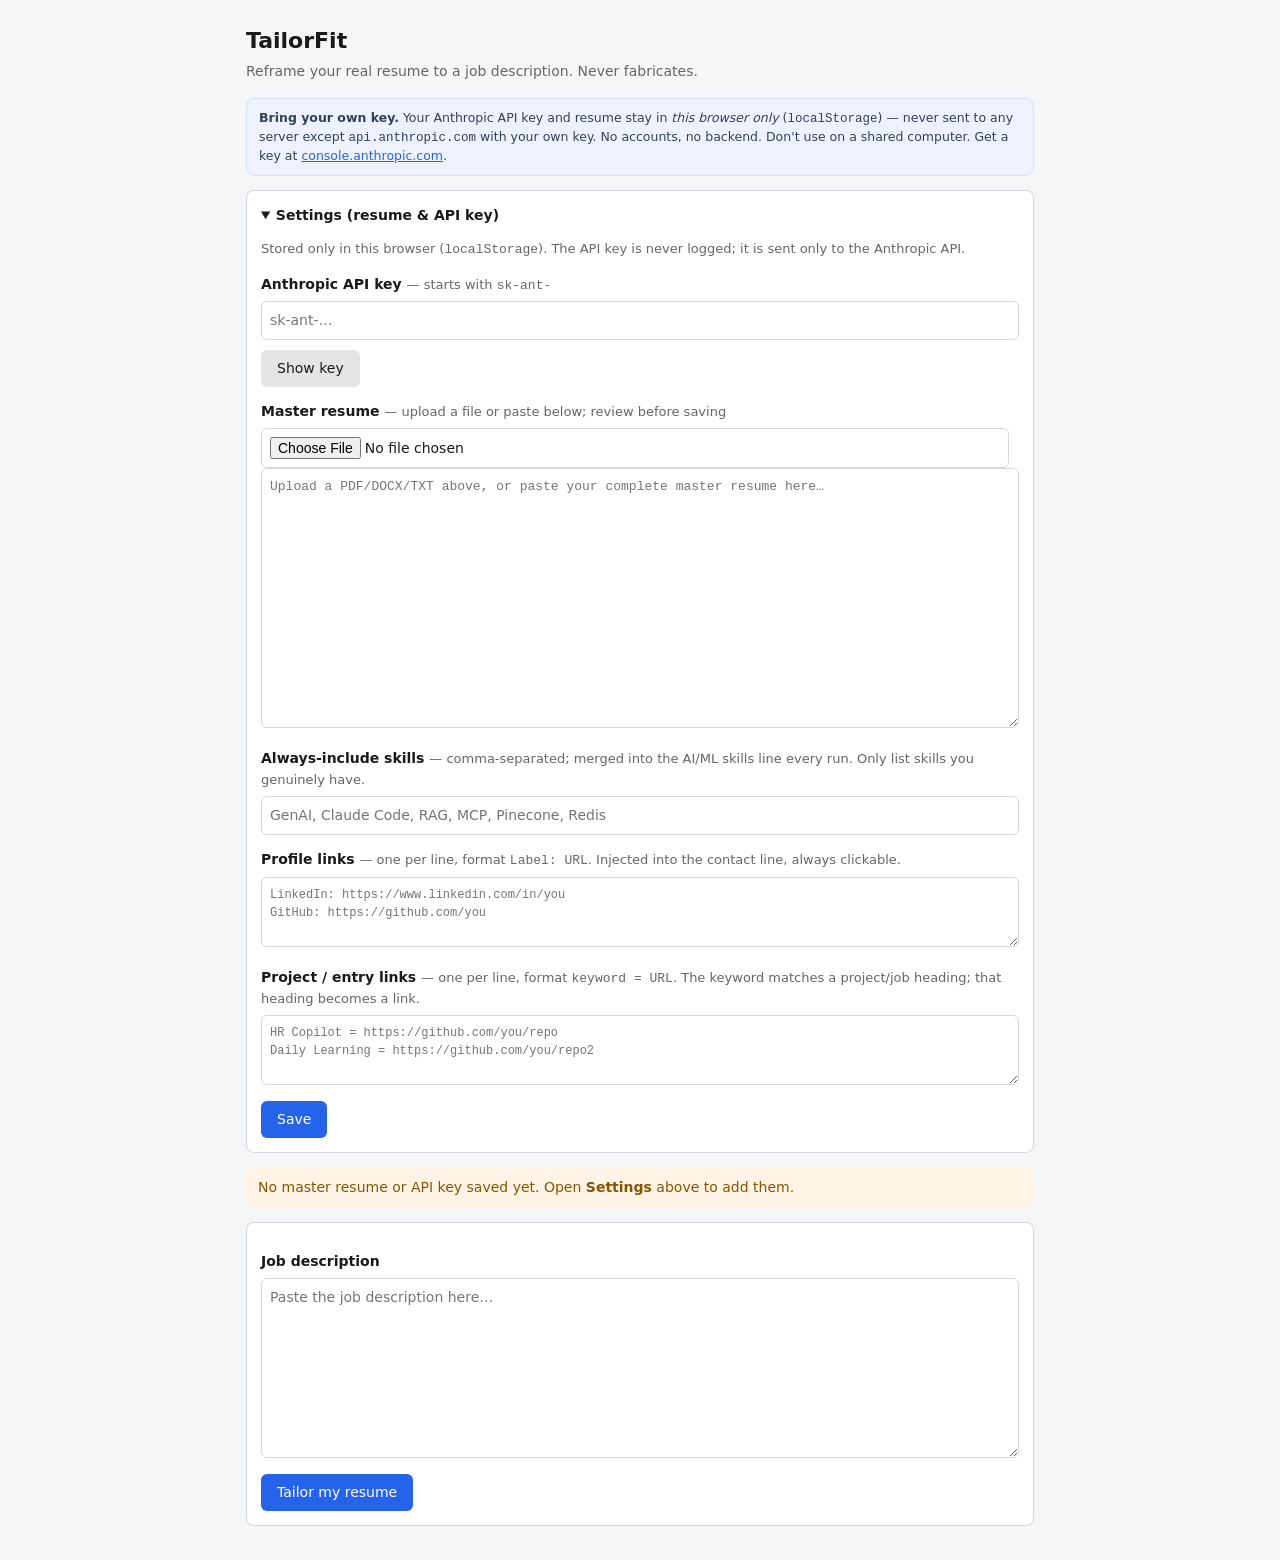
==== index.html @ 7eeafcb3 "Add files via upload" ====
<!DOCTYPE html>
<html lang="en">
  <head>
    <meta charset="UTF-8" />
    <meta name="viewport" content="width=device-width, initial-scale=1.0" />
    <title>TailorFit</title>
    <link rel="stylesheet" href="styles.css" />
  </head>
  <body>
    <header>
      <h1>TailorFit</h1>
      <p class="tagline">Reframe your real resume to a job description. Never fabricates.</p>
    </header>

    <!-- Bring-your-own-key + privacy note. -->
    <div class="byok-note">
      <strong>Bring your own key.</strong> Your Anthropic API key and resume stay in
      <em>this browser only</em> (<code>localStorage</code>) — never sent to any server
      except <code>api.anthropic.com</code> with your own key. No accounts, no backend.
      Don't use on a shared computer. Get a key at
      <a href="https://console.anthropic.com" target="_blank" rel="noopener">console.anthropic.com</a>.
    </div>

    <!-- Settings: master resume + API key, saved to localStorage. -->
    <details id="settings" class="card">
      <summary>Settings (resume &amp; API key)</summary>
      <div class="settings-body">
        <p class="hint">
          Stored only in this browser (<code>localStorage</code>). The API key is
          never logged; it is sent only to the Anthropic API.
        </p>

        <label for="apiKey">
          Anthropic API key <span class="hint">— starts with <code>sk-ant-</code></span>
        </label>
        <input id="apiKey" type="password" placeholder="sk-ant-…" autocomplete="off" />
        <button id="toggleKey" class="secondary" type="button">Show key</button>

        <label for="masterResume">
          Master resume <span class="hint">— upload a file or paste below; review before saving</span>
        </label>
        <div class="row">
          <input id="resumeFile" type="file" accept=".pdf,.docx,.txt" />
          <span id="extract-status" class="hint"></span>
        </div>
        <textarea id="masterResume" placeholder="Upload a PDF/DOCX/TXT above, or paste your complete master resume here…"></textarea>

        <label for="pinnedSkills">
          Always-include skills
          <span class="hint">— comma-separated; merged into the AI/ML skills line every run. Only list skills you genuinely have.</span>
        </label>
        <input id="pinnedSkills" type="text" placeholder="GenAI, Claude Code, RAG, MCP, Pinecone, Redis" />

        <label for="contactLinks">
          Profile links
          <span class="hint">— one per line, format <code>Label: URL</code>. Injected into the contact line, always clickable.</span>
        </label>
        <textarea id="contactLinks" class="small-area" placeholder="LinkedIn: https://www.linkedin.com/in/you&#10;GitHub: https://github.com/you"></textarea>

        <label for="entryLinks">
          Project / entry links
          <span class="hint">— one per line, format <code>keyword = URL</code>. The keyword matches a project/job heading; that heading becomes a link.</span>
        </label>
        <textarea id="entryLinks" class="small-area" placeholder="HR Copilot = https://github.com/you/repo&#10;Daily Learning = https://github.com/you/repo2"></textarea>

        <div class="row">
          <button id="save" type="button">Save</button>
          <span id="save-status" class="ok"></span>
        </div>
      </div>
    </details>

    <!-- Warns if resume or key missing. -->
    <div id="setup-warning" class="warning hidden">
      No master resume or API key saved yet. Open <strong>Settings</strong> above to add them.
    </div>

    <main class="card">
      <label for="jd">Job description</label>
      <textarea id="jd" placeholder="Paste the job description here…"></textarea>

      <button id="tailor" type="button">Tailor my resume</button>
    </main>

    <section id="output" class="card hidden">
      <div id="output-status" class="hint"></div>
      <div id="output-error" class="error hidden"></div>

      <div id="output-body" class="hidden">
        <div class="toolbar">
          <button id="copyBtn" type="button">Copy text</button>
          <button id="pdfBtn" class="secondary" type="button">Download PDF</button>
          <span id="copy-status" class="ok"></span>
        </div>
        <p class="legend">
          <span class="legend-edited">highlighted</span> = reworded ·
          <span class="legend-stretch">⚑ stretch</span> = review before using
        </p>
        <div id="usage" class="usage hint"></div>
        <div id="resume-render" class="resume-render"></div>
        <div id="gap-report"></div>
        <div id="stretch-notes"></div>
      </div>
    </section>

    <!-- Vendored libraries (local, no runtime CDN). -->
    <script src="vendor/pdf.min.js"></script>
    <script src="vendor/mammoth.browser.min.js"></script>
    <script src="extract.js"></script>
    <script src="prompts.js"></script>
    <script src="llm.js"></script>
    <script src="render.js"></script>
    <script src="app.js"></script>
  </body>
</html>
---- styles.css ----
:root {
  --bg: #f5f6f8;
  --card: #ffffff;
  --fg: #1a1a1a;
  --muted: #666;
  --border: #d4d7dd;
  --accent: #2563eb;
  --warn-bg: #fff4e5;
  --warn-fg: #8a5300;
  --ok: #15803d;
}

* {
  box-sizing: border-box;
}

body {
  font-family: -apple-system, system-ui, sans-serif;
  font-size: 14px;
  line-height: 1.5;
  color: var(--fg);
  background: var(--bg);
  margin: 0;
  padding: 24px 16px;
  max-width: 820px;
  margin-inline: auto;
}

header {
  margin-bottom: 16px;
}

h1 {
  font-size: 22px;
  margin: 0;
}

.tagline {
  color: var(--muted);
  margin: 4px 0 0;
}

.byok-note {
  background: #eef2ff;
  border: 1px solid #d6e0ff;
  border-radius: 8px;
  padding: 10px 12px;
  margin-bottom: 14px;
  font-size: 12.5px;
  color: #334155;
  line-height: 1.45;
}
.byok-note a {
  color: var(--accent);
}

.card {
  background: var(--card);
  border: 1px solid var(--border);
  border-radius: 8px;
  padding: 14px;
  margin-bottom: 14px;
}

summary {
  font-weight: 600;
  cursor: pointer;
}

.settings-body {
  margin-top: 12px;
}

label {
  display: block;
  font-weight: 600;
  margin: 14px 0 6px;
}

.hint {
  font-weight: 400;
  color: var(--muted);
  font-size: 13px;
}

input,
textarea {
  width: 100%;
  padding: 8px;
  border: 1px solid var(--border);
  border-radius: 6px;
  font: inherit;
}

textarea#masterResume {
  min-height: 260px;
  resize: vertical;
  font-family: ui-monospace, monospace;
  font-size: 13px;
}

textarea#jd {
  min-height: 180px;
  resize: vertical;
}

textarea.small-area {
  min-height: 70px;
  resize: vertical;
  font-family: ui-monospace, monospace;
  font-size: 12px;
}

button {
  font: inherit;
  padding: 8px 16px;
  border: none;
  border-radius: 6px;
  background: var(--accent);
  color: #fff;
  cursor: pointer;
  margin-top: 10px;
}

button:disabled {
  background: #aaa;
  cursor: not-allowed;
}

button.secondary {
  background: #e5e5e5;
  color: var(--fg);
}

.row {
  display: flex;
  gap: 10px;
  align-items: center;
}

.ok {
  color: var(--ok);
  font-size: 13px;
}

.warning {
  background: var(--warn-bg);
  color: var(--warn-fg);
  padding: 10px 12px;
  border-radius: 8px;
  margin-bottom: 14px;
}

.output {
  white-space: pre-wrap;
  word-wrap: break-word;
  font: inherit;
  margin: 0;
}

.error {
  background: #fdecea;
  color: #b3261e;
  padding: 10px 12px;
  border-radius: 6px;
}

/* ---- Phase 3: output toolbar, legend, rendered resume, flags, gaps ---- */

.toolbar {
  display: flex;
  gap: 10px;
  align-items: center;
  margin-bottom: 6px;
}

.legend {
  font-size: 12px;
  color: var(--muted);
  margin: 0 0 12px;
}

.usage {
  background: #f0f4ff;
  border: 1px solid #d6e0ff;
  border-radius: 6px;
  padding: 6px 10px;
  margin: 0 0 12px;
  font-size: 12px;
}
.legend-edited {
  background: #fff6c2;
  padding: 1px 5px;
  border-radius: 3px;
}
.legend-stretch {
  color: #b45309;
  font-weight: 600;
}

.resume-render .r-name {
  font-size: 18px;
  margin: 0;
}
.resume-render .r-contact {
  color: var(--muted);
  margin: 2px 0 12px;
  font-size: 13px;
}
.resume-render .r-section {
  font-size: 13px;
  text-transform: uppercase;
  letter-spacing: 0.5px;
  border-bottom: 1px solid var(--border);
  padding-bottom: 3px;
  margin: 16px 0 8px;
}
.resume-render .r-entry {
  margin-bottom: 10px;
}
.resume-render .r-entry-head {
  display: flex;
  justify-content: space-between;
  gap: 12px;
  font-weight: 600;
}
.resume-render .entry-link {
  font-weight: 400;
  font-size: 12px;
  color: var(--accent);
}
.resume-render .r-meta {
  font-style: italic;
  font-weight: 400;
  color: var(--muted);
  white-space: nowrap;
}
.resume-render ul {
  margin: 4px 0 6px;
  padding-left: 20px;
}
.resume-render li {
  margin: 3px 0;
}
.hl-edited {
  background: #fff6c2;
  border-radius: 3px;
}
.hl-stretch {
  outline: 1px dashed #f59e0b;
  outline-offset: 2px;
}
.stretch-tag {
  color: #b45309;
  font-size: 11px;
  font-weight: 700;
  white-space: nowrap;
}

.gap-list {
  margin: 6px 0;
  padding-left: 20px;
}
.gap-list li {
  margin: 8px 0;
  color: #b3261e;
}
.gap-head {
  display: flex;
  gap: 10px;
  align-items: center;
  justify-content: space-between;
  flex-wrap: wrap;
}
.gap-rationale {
  color: var(--muted);
  font-size: 12px;
  margin-top: 2px;
}
.impact {
  font-size: 11px;
  font-weight: 700;
  text-transform: uppercase;
  padding: 1px 6px;
  border-radius: 10px;
  margin-left: 4px;
  vertical-align: middle;
}
.impact-high {
  background: #fde2e1;
  color: #b3261e;
}
.impact-medium {
  background: #fff3cd;
  color: #8a5300;
}
.impact-low {
  background: #e5e7eb;
  color: #555;
}
.add-skill {
  margin: 0;
  padding: 4px 10px;
  font-size: 12px;
  white-space: nowrap;
}
.hl-added {
  background: #e7f6ec;
  border-radius: 3px;
}
.added-tag {
  color: var(--ok);
  font-size: 11px;
  font-weight: 700;
  white-space: nowrap;
}
.gap-none {
  color: var(--ok);
}
.stretch-list {
  margin: 6px 0;
  padding-left: 20px;
}
.stretch-list li {
  margin: 4px 0;
  color: #b45309;
}

.hidden {
  display: none;
}
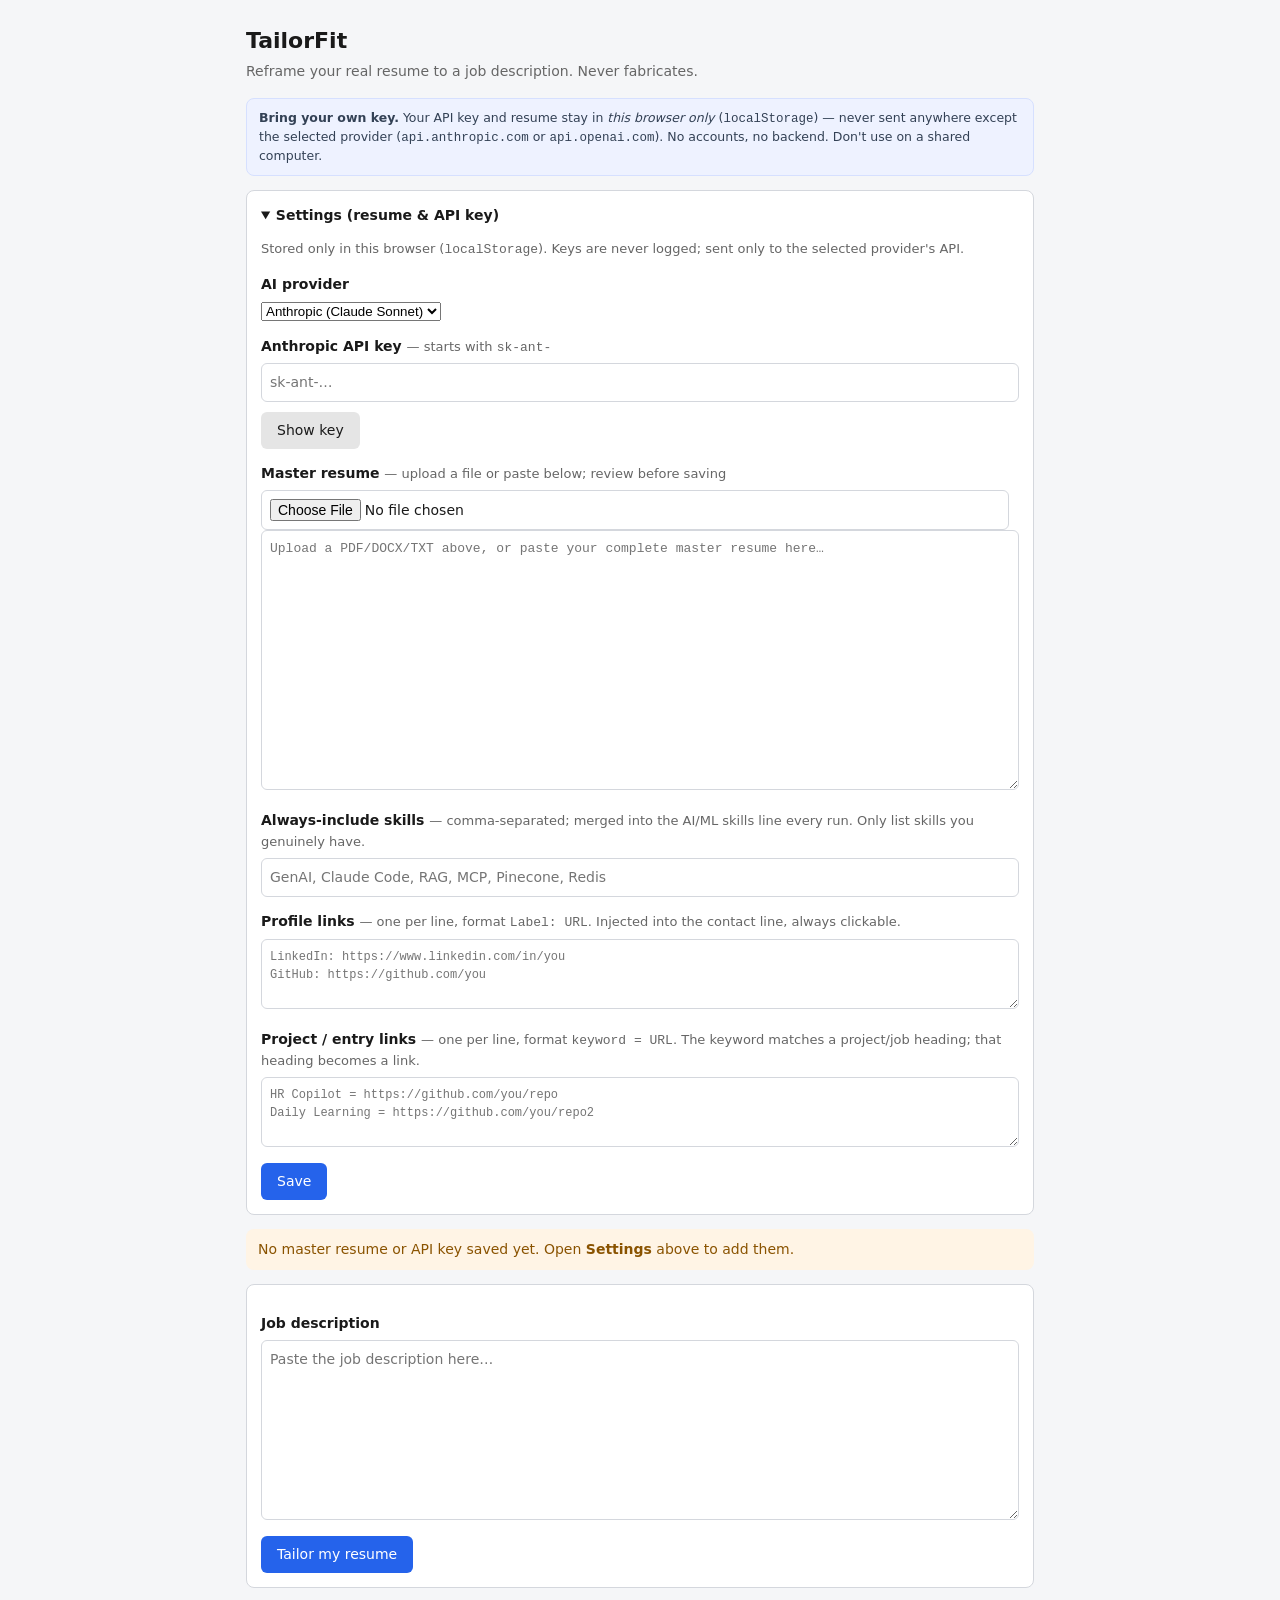
==== commit a7775195: "Revise API key and provider selection UI Updated API key handling and provider selection in the UI." ====
--- a/index.html
+++ b/index.html
@@ -14,11 +14,10 @@
 
     <!-- Bring-your-own-key + privacy note. -->
     <div class="byok-note">
-      <strong>Bring your own key.</strong> Your Anthropic API key and resume stay in
-      <em>this browser only</em> (<code>localStorage</code>) — never sent to any server
-      except <code>api.anthropic.com</code> with your own key. No accounts, no backend.
-      Don't use on a shared computer. Get a key at
-      <a href="https://console.anthropic.com" target="_blank" rel="noopener">console.anthropic.com</a>.
+      <strong>Bring your own key.</strong> Your API key and resume stay in
+      <em>this browser only</em> (<code>localStorage</code>) — never sent anywhere except
+      the selected provider (<code>api.anthropic.com</code> or <code>api.openai.com</code>).
+      No accounts, no backend. Don't use on a shared computer.
     </div>
 
     <!-- Settings: master resume + API key, saved to localStorage. -->
@@ -26,15 +25,31 @@
       <summary>Settings (resume &amp; API key)</summary>
       <div class="settings-body">
         <p class="hint">
-          Stored only in this browser (<code>localStorage</code>). The API key is
-          never logged; it is sent only to the Anthropic API.
+          Stored only in this browser (<code>localStorage</code>). Keys are never logged;
+          sent only to the selected provider's API.
         </p>
 
-        <label for="apiKey">
-          Anthropic API key <span class="hint">— starts with <code>sk-ant-</code></span>
-        </label>
-        <input id="apiKey" type="password" placeholder="sk-ant-…" autocomplete="off" />
-        <button id="toggleKey" class="secondary" type="button">Show key</button>
+        <label for="provider">AI provider</label>
+        <select id="provider">
+          <option value="anthropic">Anthropic (Claude Sonnet)</option>
+          <option value="openai">OpenAI (GPT-4o)</option>
+        </select>
+
+        <div id="anthropic-key-section">
+          <label for="apiKey">
+            Anthropic API key <span class="hint">— starts with <code>sk-ant-</code></span>
+          </label>
+          <input id="apiKey" type="password" placeholder="sk-ant-…" autocomplete="off" />
+          <button id="toggleKey" class="secondary" type="button">Show key</button>
+        </div>
+
+        <div id="openai-key-section" class="hidden">
+          <label for="openaiApiKey">
+            OpenAI API key <span class="hint">— starts with <code>sk-</code></span>
+          </label>
+          <input id="openaiApiKey" type="password" placeholder="sk-…" autocomplete="off" />
+          <button id="toggleOpenaiKey" class="secondary" type="button">Show key</button>
+        </div>
 
         <label for="masterResume">
           Master resume <span class="hint">— upload a file or paste below; review before saving</span>
